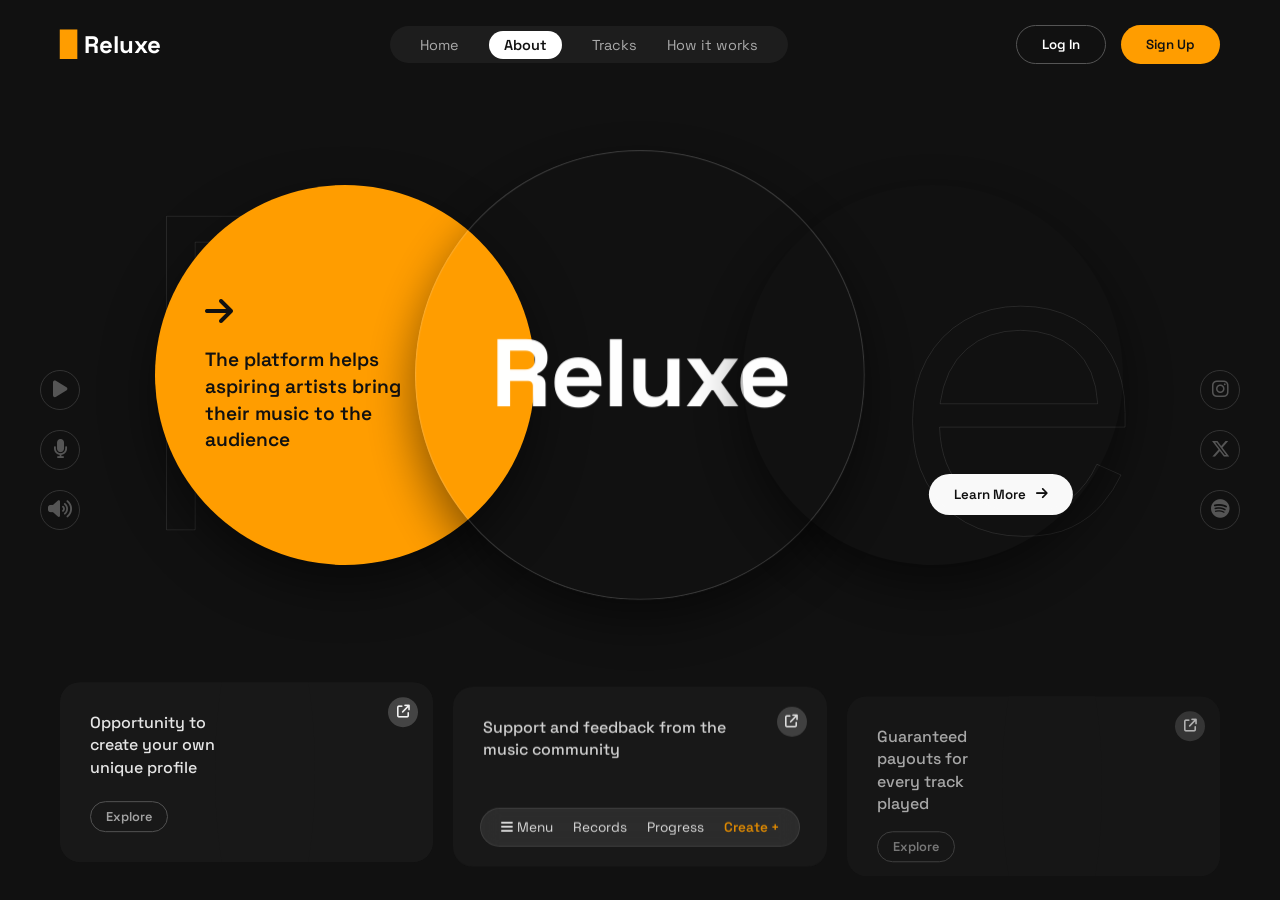
==== project-detail.html @ ef98d9c7 "update fitur baru" ====
<!DOCTYPE html>
<html lang="en">
<head>
    <meta charset="UTF-8">
    <meta name="viewport" content="width=device-width, initial-scale=1.0">
    <title>Project Details | Reluxe Style</title>
    
    <link href="https://fonts.googleapis.com/css2?family=Space+Grotesk:wght@300;400;500;600;700&display=swap" rel="stylesheet">
    <link rel="stylesheet" href="https://cdnjs.cloudflare.com/ajax/libs/font-awesome/6.5.1/css/all.min.css">
    
    <link rel="stylesheet" href="detail-style.css">
    
    <script src="https://cdnjs.cloudflare.com/ajax/libs/gsap/3.12.2/gsap.min.js"></script>
</head>
<body>

    <div class="sidebar-left floating-icons">
        <i class="fa-solid fa-play"></i>
        <i class="fa-solid fa-microphone"></i>
        <i class="fa-solid fa-volume-high"></i>
    </div>
    
    <div class="sidebar-right floating-icons">
        <i class="fa-brands fa-instagram"></i>
        <i class="fa-brands fa-x-twitter"></i>
        <i class="fa-brands fa-spotify"></i>
    </div>

    <nav class="detail-nav">
        <div class="logo">
            <a href="index.html" style="color:white; text-decoration:none;">
                <span style="color: #ff9d00;">▉</span> Reluxe
            </a>
        </div>
        <ul class="nav-links">
            <li><a href="index.html">Home</a></li>
            <li><a href="#" class="active">About</a></li>
            <li><a href="#">Tracks</a></li>
            <li><a href="#">How it works</a></li>
        </ul>
        <div class="auth-buttons">
            <button class="btn-outline">Log In</button>
            <button class="btn-primary">Sign Up</button>
        </div>
    </nav>

    <main class="hero-circles-section">
        <div class="bg-letters">
            <span>R</span>
            <span>e</span>
        </div>

        <div class="circles-wrapper">
            <div class="circle circle-1">
                <i class="fa-solid fa-arrow-right icon-arrow"></i>
                <p>The platform helps aspiring artists bring their music to the audience</p>
            </div>
            
            <div class="circle circle-2" style="background-image: url('https://images.unsplash.com/photo-1516280440502-65f532890656?ixlib=rb-4.0.3&auto=format&fit=crop&w=800&q=80');">
                <h1 class="giant-text">Reluxe</h1>
            </div>
            
            <div class="circle circle-3" style="background-image: url('https://images.unsplash.com/photo-1570295999919-56ceb5ecca61?ixlib=rb-4.0.3&auto=format&fit=crop&w=800&q=80');">
                <button class="btn-learn-more">Learn More <i class="fa-solid fa-arrow-right"></i></button>
            </div>
        </div>
    </main>

    <section class="bottom-cards-section">
        <div class="card card-1">
            <div class="card-text">
                <h3>Opportunity to create your own unique profile</h3>
                <button class="btn-explore">Explore</button>
            </div>
            <div class="card-image" style="background-image: url('https://images.unsplash.com/photo-1508214751196-bfd1414e4cb1?ixlib=rb-4.0.3&auto=format&fit=crop&w=500&q=60');">
                <div class="img-overlay-circle"></div>
                <i class="fa-solid fa-arrow-up-right-from-square card-icon"></i>
            </div>
        </div>

        <div class="card card-2">
            <div class="card-text">
                <h3>Support and feedback from the music community</h3>
            </div>
            <div class="glass-menu">
                <span><i class="fa-solid fa-bars"></i> Menu</span>
                <span>Records</span>
                <span>Progress</span>
                <span class="highlight">Create +</span>
            </div>
            <div class="card-bg" style="background-image: url('https://images.unsplash.com/photo-1493225457124-a1a2a5f5294b?ixlib=rb-4.0.3&auto=format&fit=crop&w=500&q=60');"></div>
            <i class="fa-solid fa-arrow-up-right-from-square card-icon absolute-icon"></i>
        </div>

        <div class="card card-3">
            <div class="card-text">
                <h3>Guaranteed payouts for every track played</h3>
                <button class="btn-explore">Explore</button>
            </div>
            <div class="card-image" style="background-image: url('https://images.unsplash.com/photo-1470225620780-dba8ba36b745?ixlib=rb-4.0.3&auto=format&fit=crop&w=500&q=60');">
                <div class="img-overlay-circle"></div>
                <i class="fa-solid fa-arrow-up-right-from-square card-icon"></i>
            </div>
        </div>
    </section>

    <script src="detail-script.js"></script>
</body>
</html>
---- detail-style.css ----
* { margin: 0; padding: 0; box-sizing: border-box; }
body { background-color: #111111; color: #ffffff; font-family: 'Space Grotesk', sans-serif; overflow-x: hidden; min-height: 100vh; display: flex; flex-direction: column; }

/* NAVBAR */
.detail-nav { display: flex; justify-content: space-between; align-items: center; padding: 25px 60px; z-index: 10; position: relative; }
.logo { font-size: 1.5rem; font-weight: 700; display: flex; align-items: center; gap: 8px; }
.nav-links { list-style: none; display: flex; gap: 30px; background: rgba(255,255,255,0.05); padding: 8px 30px; border-radius: 50px; }
.nav-links a { color: #aaa; text-decoration: none; font-size: 0.9rem; transition: color 0.3s; }
.nav-links a:hover { color: #fff; }
.nav-links a.active { color: #111; background: #fff; padding: 5px 15px; border-radius: 30px; font-weight: 600; margin: -5px 0; display: inline-block; }

.auth-buttons { display: flex; gap: 15px; }
button { font-family: inherit; cursor: pointer; border-radius: 30px; font-weight: 600; transition: all 0.3s ease; }
.btn-outline { background: transparent; border: 1px solid #555; color: #fff; padding: 10px 25px; }
.btn-outline:hover { border-color: #fff; }
.btn-primary { background: #ff9d00; border: none; color: #111; padding: 10px 25px; }
.btn-primary:hover { background: #e68a00; transform: scale(1.05); }

/* FLOATING SIDEBAR ICONS */
.floating-icons { position: absolute; top: 50%; transform: translateY(-50%); display: flex; flex-direction: column; gap: 20px; z-index: 10; }
.sidebar-left { left: 40px; }
.sidebar-right { right: 40px; }
.floating-icons i { color: #555; font-size: 1.2rem; cursor: pointer; transition: color 0.3s; width: 40px; height: 40px; border: 1px solid #333; border-radius: 50%; display: flex; justify-content: center; align-items: center; }
.floating-icons i:hover { color: #ff9d00; border-color: #ff9d00; }

/* HERO CIRCLES */
.hero-circles-section { flex: 1; display: flex; justify-content: center; align-items: center; position: relative; padding: 40px 0; }
.bg-letters { position: absolute; top: 50%; left: 50%; transform: translate(-50%, -50%); width: 100%; display: flex; justify-content: space-between; padding: 0 10%; pointer-events: none; z-index: 0; }
.bg-letters span { font-size: 35vw; font-weight: 300; color: transparent; -webkit-text-stroke: 1px rgba(255,255,255,0.1); line-height: 0.8; }

.circles-wrapper { display: flex; align-items: center; justify-content: center; position: relative; z-index: 2; width: 100%; max-width: 1100px; }
.circle { border-radius: 50%; display: flex; flex-direction: column; justify-content: center; position: relative; background-size: cover; background-position: center; box-shadow: 0 20px 50px rgba(0,0,0,0.5); }

.circle-1 { width: 380px; height: 380px; background-color: #ff9d00; z-index: 1; padding: 50px; color: #111; }
.circle-1 .icon-arrow { font-size: 2rem; margin-bottom: 20px; }
.circle-1 p { font-size: 1.2rem; font-weight: 600; line-height: 1.4; max-width: 80%; }

.circle-2 { width: 450px; height: 450px; z-index: 2; margin-left: -120px; display: flex; justify-content: center; align-items: center; filter: grayscale(100%) contrast(1.2); }
.circle-2::after { content: ''; position: absolute; inset: 0; border-radius: 50%; box-shadow: inset 0 0 0 1px rgba(255,255,255,0.2); }
.giant-text { font-size: 6rem; font-weight: 700; color: #fff; z-index: 10; letter-spacing: -2px; }

.circle-3 { width: 380px; height: 380px; z-index: 3; margin-left: -120px; padding: 30px; align-items: flex-end; }
.btn-learn-more { background: #fff; color: #111; border: none; padding: 12px 25px; display: flex; gap: 10px; align-items: center; margin-top: auto; margin-right: 20px; margin-bottom: 20px; }

/* BOTTOM CARDS */
.bottom-cards-section { display: grid; grid-template-columns: repeat(3, 1fr); gap: 20px; padding: 20px 60px 40px 60px; max-width: 1400px; margin: 0 auto; width: 100%; }
.card { background-color: #1a1a1a; border-radius: 20px; overflow: hidden; display: flex; position: relative; height: 180px; transition: transform 0.3s; cursor: pointer; }
.card:hover { transform: translateY(-5px); }

.card-text { padding: 30px; flex: 1; display: flex; flex-direction: column; justify-content: space-between; z-index: 2; }
.card-text h3 { font-size: 1rem; font-weight: 500; line-height: 1.4; color: #f0f0f0; max-width: 90%; }
.btn-explore { align-self: flex-start; background: transparent; border: 1px solid #555; color: #aaa; padding: 6px 15px; font-size: 0.8rem; margin-top: 15px; }

.card-image { width: 45%; background-size: cover; background-position: center; position: relative; display: flex; justify-content: flex-end; padding: 15px; }
.img-overlay-circle { position: absolute; left: -50px; top: 0; bottom: 0; width: 100px; background: #1a1a1a; border-radius: 50%; transform: scaleY(2); }
.card-icon { color: #fff; background: rgba(255,255,255,0.2); width: 30px; height: 30px; border-radius: 50%; display: flex; justify-content: center; align-items: center; font-size: 0.8rem; z-index: 3; }

/* Special styling for middle card */
.card-2 { display: block; }
.card-2 .card-bg { position: absolute; inset: 0; background-size: cover; background-position: center; opacity: 0.4; mix-blend-mode: overlay; z-index: 0; }
.glass-menu { position: absolute; bottom: 20px; left: 50%; transform: translateX(-50%); background: rgba(255,255,255,0.1); backdrop-filter: blur(10px); border: 1px solid rgba(255,255,255,0.1); padding: 10px 20px; border-radius: 30px; display: flex; gap: 20px; font-size: 0.85rem; z-index: 2; white-space: nowrap; }
.glass-menu .highlight { color: #ff9d00; font-weight: 600; }
.absolute-icon { position: absolute; top: 20px; right: 20px; }
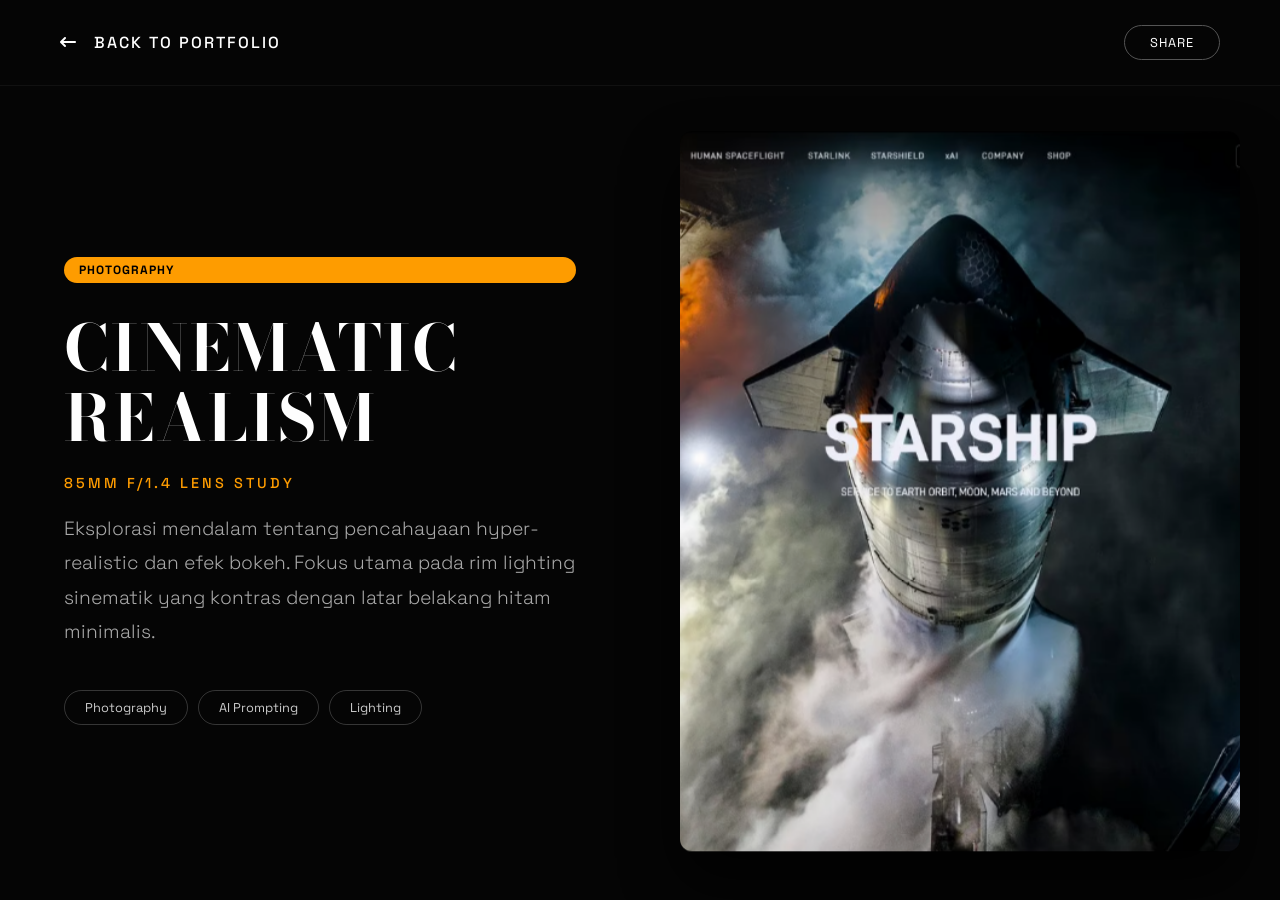
==== commit d4f6efec: "update fitur baru" ====
--- a/project-detail.html
+++ b/project-detail.html
@@ -3,106 +3,32 @@
 <head>
     <meta charset="UTF-8">
     <meta name="viewport" content="width=device-width, initial-scale=1.0">
-    <title>Project Details | Reluxe Style</title>
+    <title>Project Details</title>
     
-    <link href="https://fonts.googleapis.com/css2?family=Space+Grotesk:wght@300;400;500;600;700&display=swap" rel="stylesheet">
+    <link href="https://fonts.googleapis.com/css2?family=Bodoni+Moda:ital,opsz,wght@0,6..96,400;0,6..96,700;1,6..96,400&family=Space+Grotesk:wght@300;400;500;600;700&display=swap" rel="stylesheet">
     <link rel="stylesheet" href="https://cdnjs.cloudflare.com/ajax/libs/font-awesome/6.5.1/css/all.min.css">
     
     <link rel="stylesheet" href="detail-style.css">
-    
     <script src="https://cdnjs.cloudflare.com/ajax/libs/gsap/3.12.2/gsap.min.js"></script>
 </head>
 <body>
 
-    <div class="sidebar-left floating-icons">
-        <i class="fa-solid fa-play"></i>
-        <i class="fa-solid fa-microphone"></i>
-        <i class="fa-solid fa-volume-high"></i>
-    </div>
-    
-    <div class="sidebar-right floating-icons">
-        <i class="fa-brands fa-instagram"></i>
-        <i class="fa-brands fa-x-twitter"></i>
-        <i class="fa-brands fa-spotify"></i>
-    </div>
-
     <nav class="detail-nav">
         <div class="logo">
-            <a href="index.html" style="color:white; text-decoration:none;">
-                <span style="color: #ff9d00;">▉</span> Reluxe
+            <a href="index.html#galery" style="color:white; text-decoration:none;">
+                <i class="fa-solid fa-arrow-left-long" style="margin-right: 10px;"></i> Back to Portfolio
             </a>
         </div>
-        <ul class="nav-links">
-            <li><a href="index.html">Home</a></li>
-            <li><a href="#" class="active">About</a></li>
-            <li><a href="#">Tracks</a></li>
-            <li><a href="#">How it works</a></li>
-        </ul>
         <div class="auth-buttons">
-            <button class="btn-outline">Log In</button>
-            <button class="btn-primary">Sign Up</button>
+            <button class="btn-outline">Share</button>
         </div>
     </nav>
 
-    <main class="hero-circles-section">
-        <div class="bg-letters">
-            <span>R</span>
-            <span>e</span>
-        </div>
-
-        <div class="circles-wrapper">
-            <div class="circle circle-1">
-                <i class="fa-solid fa-arrow-right icon-arrow"></i>
-                <p>The platform helps aspiring artists bring their music to the audience</p>
-            </div>
-            
-            <div class="circle circle-2" style="background-image: url('https://images.unsplash.com/photo-1516280440502-65f532890656?ixlib=rb-4.0.3&auto=format&fit=crop&w=800&q=80');">
-                <h1 class="giant-text">Reluxe</h1>
-            </div>
-            
-            <div class="circle circle-3" style="background-image: url('https://images.unsplash.com/photo-1570295999919-56ceb5ecca61?ixlib=rb-4.0.3&auto=format&fit=crop&w=800&q=80');">
-                <button class="btn-learn-more">Learn More <i class="fa-solid fa-arrow-right"></i></button>
-            </div>
+    <main id="dynamic-content-container">
+        <div style="height: 80vh; display: flex; justify-content: center; align-items: center; color: #ff9d00;">
+            <i class="fa-solid fa-circle-notch fa-spin fa-3x"></i>
         </div>
     </main>
-
-    <section class="bottom-cards-section">
-        <div class="card card-1">
-            <div class="card-text">
-                <h3>Opportunity to create your own unique profile</h3>
-                <button class="btn-explore">Explore</button>
-            </div>
-            <div class="card-image" style="background-image: url('https://images.unsplash.com/photo-1508214751196-bfd1414e4cb1?ixlib=rb-4.0.3&auto=format&fit=crop&w=500&q=60');">
-                <div class="img-overlay-circle"></div>
-                <i class="fa-solid fa-arrow-up-right-from-square card-icon"></i>
-            </div>
-        </div>
-
-        <div class="card card-2">
-            <div class="card-text">
-                <h3>Support and feedback from the music community</h3>
-            </div>
-            <div class="glass-menu">
-                <span><i class="fa-solid fa-bars"></i> Menu</span>
-                <span>Records</span>
-                <span>Progress</span>
-                <span class="highlight">Create +</span>
-            </div>
-            <div class="card-bg" style="background-image: url('https://images.unsplash.com/photo-1493225457124-a1a2a5f5294b?ixlib=rb-4.0.3&auto=format&fit=crop&w=500&q=60');"></div>
-            <i class="fa-solid fa-arrow-up-right-from-square card-icon absolute-icon"></i>
-        </div>
-
-        <div class="card card-3">
-            <div class="card-text">
-                <h3>Guaranteed payouts for every track played</h3>
-                <button class="btn-explore">Explore</button>
-            </div>
-            <div class="card-image" style="background-image: url('https://images.unsplash.com/photo-1470225620780-dba8ba36b745?ixlib=rb-4.0.3&auto=format&fit=crop&w=500&q=60');">
-                <div class="img-overlay-circle"></div>
-                <i class="fa-solid fa-arrow-up-right-from-square card-icon"></i>
-            </div>
-        </div>
-    </section>
 
     <script src="detail-script.js"></script>
 </body>
--- a/detail-style.css
+++ b/detail-style.css
@@ -1,63 +1,46 @@
 * { margin: 0; padding: 0; box-sizing: border-box; }
-body { background-color: #111111; color: #ffffff; font-family: 'Space Grotesk', sans-serif; overflow-x: hidden; min-height: 100vh; display: flex; flex-direction: column; }
+body { background-color: #050505; color: #ffffff; font-family: 'Space Grotesk', sans-serif; overflow-x: hidden; min-height: 100vh; display: flex; flex-direction: column; }
 
 /* NAVBAR */
-.detail-nav { display: flex; justify-content: space-between; align-items: center; padding: 25px 60px; z-index: 10; position: relative; }
-.logo { font-size: 1.5rem; font-weight: 700; display: flex; align-items: center; gap: 8px; }
-.nav-links { list-style: none; display: flex; gap: 30px; background: rgba(255,255,255,0.05); padding: 8px 30px; border-radius: 50px; }
-.nav-links a { color: #aaa; text-decoration: none; font-size: 0.9rem; transition: color 0.3s; }
-.nav-links a:hover { color: #fff; }
-.nav-links a.active { color: #111; background: #fff; padding: 5px 15px; border-radius: 30px; font-weight: 600; margin: -5px 0; display: inline-block; }
+.detail-nav { display: flex; justify-content: space-between; align-items: center; padding: 25px 60px; z-index: 10; position: relative; border-bottom: 1px solid rgba(255,255,255,0.05); }
+.logo a { font-size: 1rem; font-weight: 500; transition: color 0.3s; letter-spacing: 2px; text-transform: uppercase; }
+.logo a:hover { color: #ff9d00 !important; }
+.btn-outline { background: transparent; border: 1px solid #555; color: #fff; padding: 8px 25px; border-radius: 30px; cursor: pointer; transition: all 0.3s; font-family: inherit; font-size: 0.8rem; text-transform: uppercase; letter-spacing: 1px;}
+.btn-outline:hover { border-color: #fff; background: #fff; color: #000; }
 
-.auth-buttons { display: flex; gap: 15px; }
-button { font-family: inherit; cursor: pointer; border-radius: 30px; font-weight: 600; transition: all 0.3s ease; }
-.btn-outline { background: transparent; border: 1px solid #555; color: #fff; padding: 10px 25px; }
-.btn-outline:hover { border-color: #fff; }
-.btn-primary { background: #ff9d00; border: none; color: #111; padding: 10px 25px; }
-.btn-primary:hover { background: #e68a00; transform: scale(1.05); }
+/* GLOBAL TYPOGRAPHY FOR DETAIL PAGES */
+.title-bodoni { font-family: 'Bodoni Moda', serif; color: #fff; text-transform: uppercase; letter-spacing: 2px; line-height: 1.1; }
+.subtitle { font-weight: 500; color: #ff9d00; text-transform: uppercase; letter-spacing: 3px; font-size: 0.9rem; margin-bottom: 20px; }
+.desc { font-size: clamp(1rem, 1.5vw, 1.2rem); color: #aaa; line-height: 1.8; font-weight: 300; }
+.badge { background: #ff9d00; color: #000; padding: 5px 15px; border-radius: 20px; font-size: 0.75rem; font-weight: 700; text-transform: uppercase; margin-bottom: 30px; display: inline-block; letter-spacing: 1px; }
+.tags-container { display: flex; flex-wrap: wrap; gap: 10px; margin-top: 40px; }
+.tags-container-vertical { display: flex; flex-direction: column; gap: 15px; margin-top: 30px; }
+.justify-center { justify-content: center; }
+.outline-tag { border: 1px solid rgba(255,255,255,0.2); color: #ccc; padding: 8px 20px; border-radius: 30px; font-size: 0.8rem; }
 
-/* FLOATING SIDEBAR ICONS */
-.floating-icons { position: absolute; top: 50%; transform: translateY(-50%); display: flex; flex-direction: column; gap: 20px; z-index: 10; }
-.sidebar-left { left: 40px; }
-.sidebar-right { right: 40px; }
-.floating-icons i { color: #555; font-size: 1.2rem; cursor: pointer; transition: color 0.3s; width: 40px; height: 40px; border: 1px solid #333; border-radius: 50%; display: flex; justify-content: center; align-items: center; }
-.floating-icons i:hover { color: #ff9d00; border-color: #ff9d00; }
+/* LAYOUT 1: SPLIT SCREEN */
+.layout-split { display: grid; grid-template-columns: 1fr 1fr; min-height: calc(100vh - 90px); }
+.split-text { padding: 10vw 5vw; display: flex; flex-direction: column; justify-content: center; }
+.split-text .title-bodoni { font-size: clamp(3rem, 5vw, 5rem); margin-bottom: 20px; }
+.split-image { padding: 40px; display: flex; justify-content: center; align-items: center; }
+.split-image img { width: 100%; height: 100%; max-height: 80vh; object-fit: cover; border-radius: 12px; box-shadow: 0 30px 60px rgba(0,0,0,0.8); }
 
-/* HERO CIRCLES */
-.hero-circles-section { flex: 1; display: flex; justify-content: center; align-items: center; position: relative; padding: 40px 0; }
-.bg-letters { position: absolute; top: 50%; left: 50%; transform: translate(-50%, -50%); width: 100%; display: flex; justify-content: space-between; padding: 0 10%; pointer-events: none; z-index: 0; }
-.bg-letters span { font-size: 35vw; font-weight: 300; color: transparent; -webkit-text-stroke: 1px rgba(255,255,255,0.1); line-height: 0.8; }
+/* LAYOUT 2: HERO FOCUS */
+.layout-hero { display: flex; flex-direction: column; align-items: center; padding: 40px 20px; }
+.hero-image { position: relative; width: 100%; max-width: 1200px; height: 60vh; border-radius: 20px; overflow: hidden; margin-bottom: 60px; box-shadow: 0 40px 80px rgba(0,0,0,0.9); }
+.hero-image img { width: 100%; height: 100%; object-fit: cover; filter: brightness(0.7); }
+.hero-title-overlay { position: absolute; top: 50%; left: 50%; transform: translate(-50%, -50%); font-size: clamp(4rem, 8vw, 8rem); text-align: center; white-space: nowrap; text-shadow: 0 20px 40px rgba(0,0,0,0.8); }
+.hero-content { max-width: 800px; text-align: center; }
 
-.circles-wrapper { display: flex; align-items: center; justify-content: center; position: relative; z-index: 2; width: 100%; max-width: 1100px; }
-.circle { border-radius: 50%; display: flex; flex-direction: column; justify-content: center; position: relative; background-size: cover; background-position: center; box-shadow: 0 20px 50px rgba(0,0,0,0.5); }
+/* LAYOUT 3: ASYMMETRICAL GRID */
+.layout-grid { display: grid; grid-template-columns: 1fr 1.5fr 1fr; gap: 40px; padding: 80px 40px; max-width: 1600px; margin: 0 auto; align-items: center; }
+.grid-col.text-col .title-bodoni { font-size: clamp(2.5rem, 4vw, 4.5rem); margin-bottom: 30px; }
+.grid-col.img-col img { width: 100%; aspect-ratio: 4/5; object-fit: cover; border-radius: 20px; box-shadow: 0 30px 60px rgba(0,0,0,0.6); transform: scale(1.05); }
 
-.circle-1 { width: 380px; height: 380px; background-color: #ff9d00; z-index: 1; padding: 50px; color: #111; }
-.circle-1 .icon-arrow { font-size: 2rem; margin-bottom: 20px; }
-.circle-1 p { font-size: 1.2rem; font-weight: 600; line-height: 1.4; max-width: 80%; }
-
-.circle-2 { width: 450px; height: 450px; z-index: 2; margin-left: -120px; display: flex; justify-content: center; align-items: center; filter: grayscale(100%) contrast(1.2); }
-.circle-2::after { content: ''; position: absolute; inset: 0; border-radius: 50%; box-shadow: inset 0 0 0 1px rgba(255,255,255,0.2); }
-.giant-text { font-size: 6rem; font-weight: 700; color: #fff; z-index: 10; letter-spacing: -2px; }
-
-.circle-3 { width: 380px; height: 380px; z-index: 3; margin-left: -120px; padding: 30px; align-items: flex-end; }
-.btn-learn-more { background: #fff; color: #111; border: none; padding: 12px 25px; display: flex; gap: 10px; align-items: center; margin-top: auto; margin-right: 20px; margin-bottom: 20px; }
-
-/* BOTTOM CARDS */
-.bottom-cards-section { display: grid; grid-template-columns: repeat(3, 1fr); gap: 20px; padding: 20px 60px 40px 60px; max-width: 1400px; margin: 0 auto; width: 100%; }
-.card { background-color: #1a1a1a; border-radius: 20px; overflow: hidden; display: flex; position: relative; height: 180px; transition: transform 0.3s; cursor: pointer; }
-.card:hover { transform: translateY(-5px); }
-
-.card-text { padding: 30px; flex: 1; display: flex; flex-direction: column; justify-content: space-between; z-index: 2; }
-.card-text h3 { font-size: 1rem; font-weight: 500; line-height: 1.4; color: #f0f0f0; max-width: 90%; }
-.btn-explore { align-self: flex-start; background: transparent; border: 1px solid #555; color: #aaa; padding: 6px 15px; font-size: 0.8rem; margin-top: 15px; }
-
-.card-image { width: 45%; background-size: cover; background-position: center; position: relative; display: flex; justify-content: flex-end; padding: 15px; }
-.img-overlay-circle { position: absolute; left: -50px; top: 0; bottom: 0; width: 100px; background: #1a1a1a; border-radius: 50%; transform: scaleY(2); }
-.card-icon { color: #fff; background: rgba(255,255,255,0.2); width: 30px; height: 30px; border-radius: 50%; display: flex; justify-content: center; align-items: center; font-size: 0.8rem; z-index: 3; }
-
-/* Special styling for middle card */
-.card-2 { display: block; }
-.card-2 .card-bg { position: absolute; inset: 0; background-size: cover; background-position: center; opacity: 0.4; mix-blend-mode: overlay; z-index: 0; }
-.glass-menu { position: absolute; bottom: 20px; left: 50%; transform: translateX(-50%); background: rgba(255,255,255,0.1); backdrop-filter: blur(10px); border: 1px solid rgba(255,255,255,0.1); padding: 10px 20px; border-radius: 30px; display: flex; gap: 20px; font-size: 0.85rem; z-index: 2; white-space: nowrap; }
-.glass-menu .highlight { color: #ff9d00; font-weight: 600; }
-.absolute-icon { position: absolute; top: 20px; right: 20px; }+/* RESPONSIVE */
+@media (max-width: 1024px) {
+    .layout-split { grid-template-columns: 1fr; }
+    .split-text { padding: 60px 30px; text-align: center; align-items: center; }
+    .layout-grid { grid-template-columns: 1fr; gap: 60px; text-align: center; }
+    .tags-container-vertical { flex-direction: row; justify-content: center; flex-wrap: wrap; }
+}
